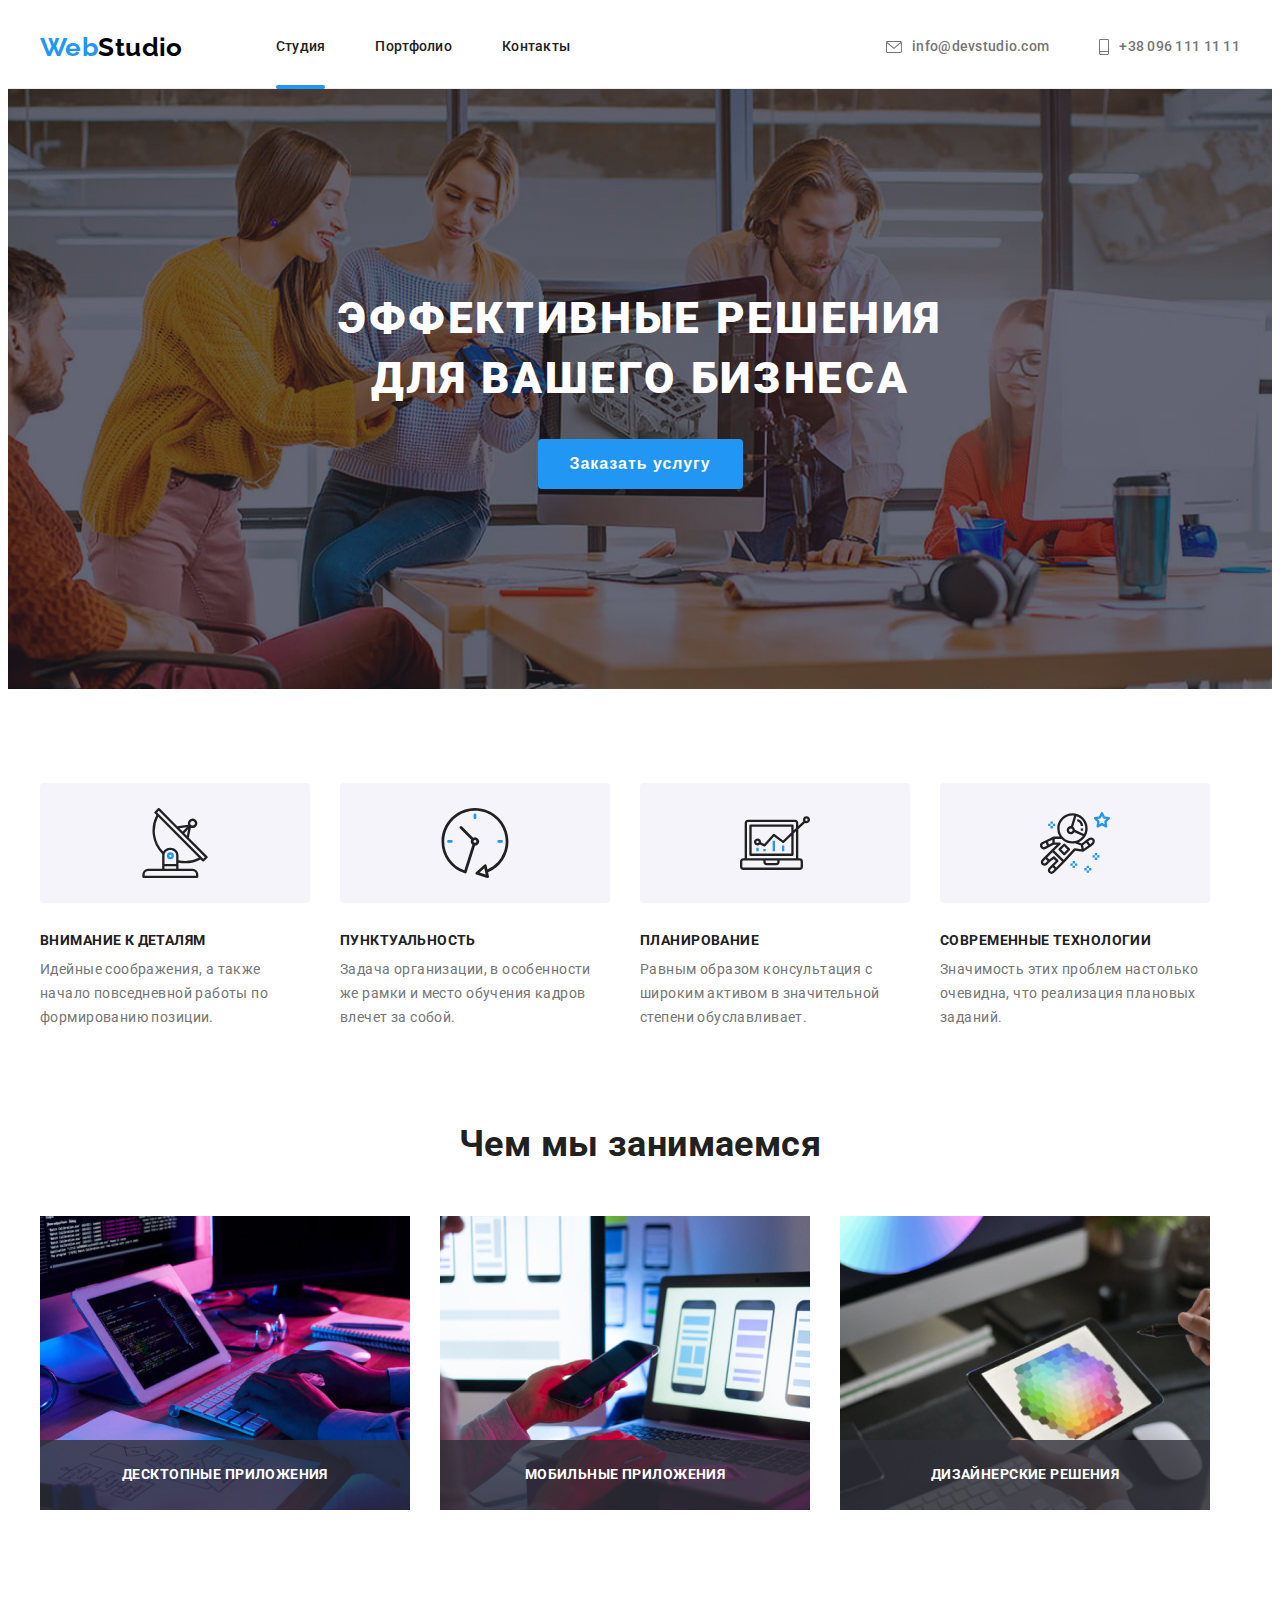
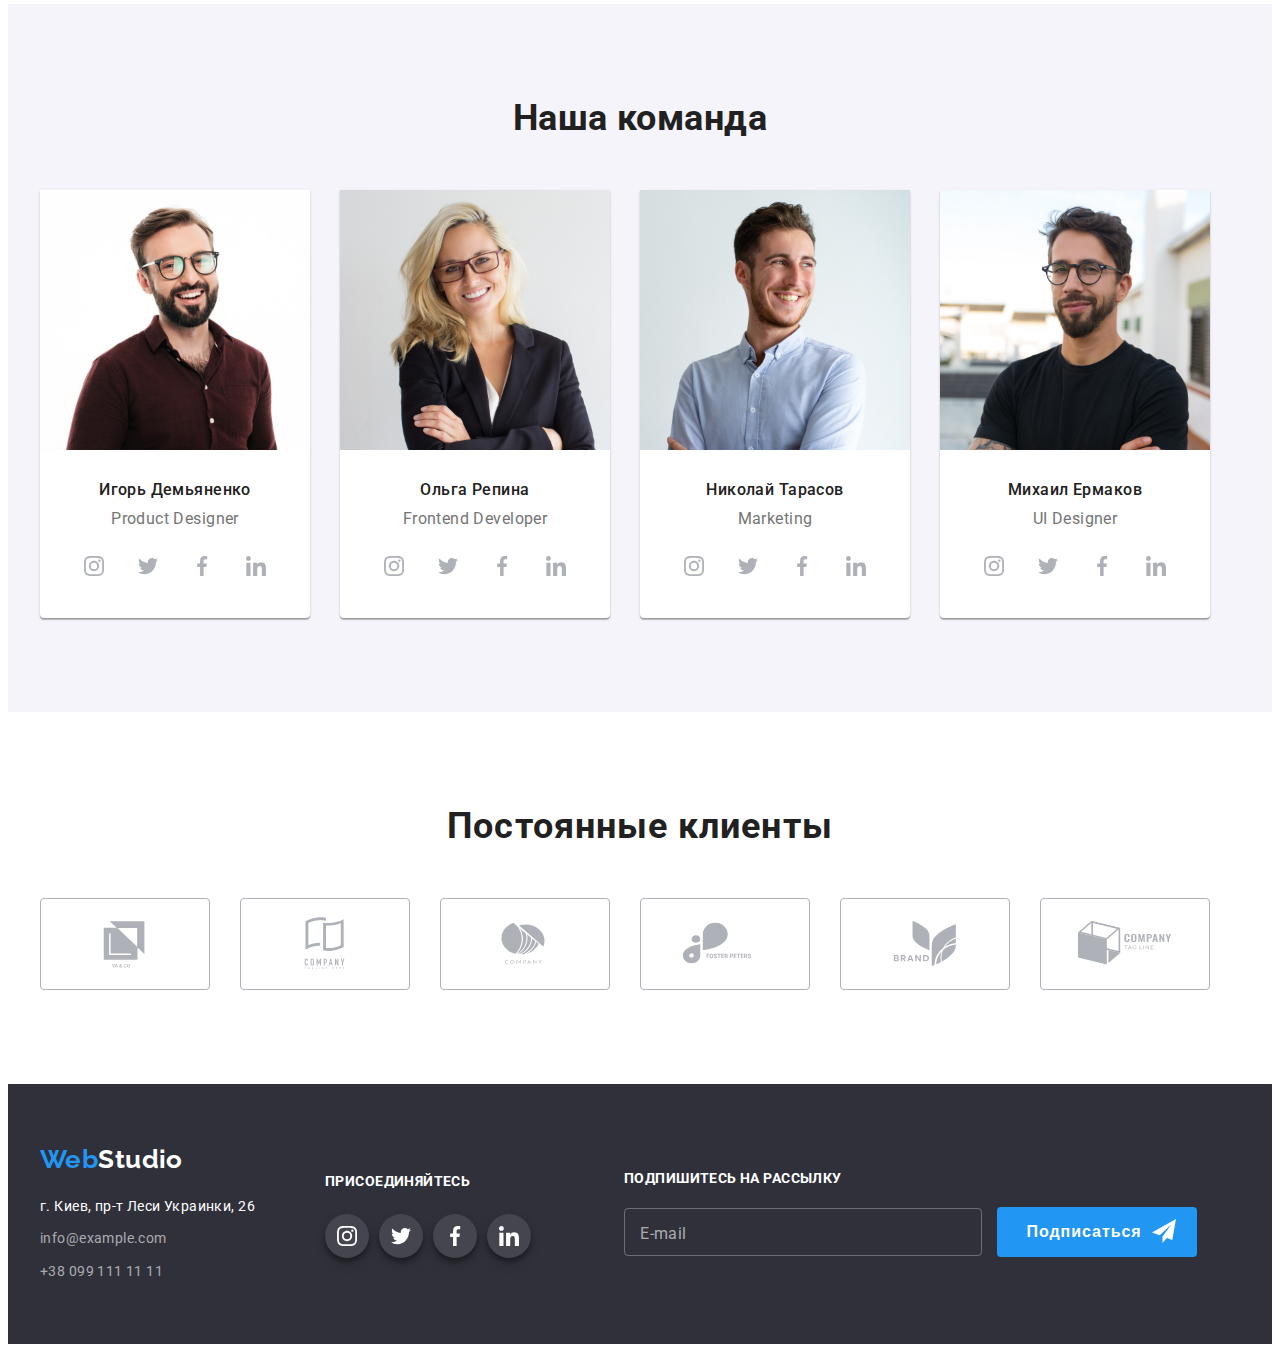
==== index.html @ 314406f5 "all done footer add" ====
<!DOCTYPE html>
<html lang="ru">
  <head>
    <meta charset="UTF-8" />
    <meta http-equiv="X-UA-Compatible" content="IE=edge" />
    <meta name="viewport" content="width=device-width, initial-scale=1.0" />
    <title>General</title>

    <link rel="preconnect" href="https://fonts.googleapis.com" />
    <link rel="preconnect" href="https://fonts.gstatic.com" crossorigin />
    <link
      href="https://fonts.googleapis.com/css2?family=Raleway:wght@700&family=Roboto:wght@400;500;700;900&display=swap"
      rel="stylesheet"
    />
    <link
      rel="stylesheet"
      href="https://cdnjs.cloudflare.com/ajax/libs/modern-normalize/1.1.0/modern-normalize.min.css"
      integrity="sha512-wpPYUAdjBVSE4KJnH1VR1HeZfpl1ub8YT/NKx4PuQ5NmX2tKuGu6U/JRp5y+Y8XG2tV+wKQpNHVUX03MfMFn9Q=="
      crossorigin="anonymous"
      referrerpolicy="no-referrer"
    />
    <link rel="stylesheet" href="css/styles.css" />
  </head>
  <body>
    <!--header -->
    <header class="header">
      <div class="container header-container">
        <a class="logo-top link" href="./index.html">Web<span class="logo-primary">Studio</span></a>
        <nav class="nav">
          <ul class="nav-list list">
            <li class="nav-list-item">
              <a class="nav-link link current" href="./index.html">Студия</a>
            </li>
            <li class="nav-list-item">
              <a class="nav-link link" href="./portfolio.html">Портфолио</a>
            </li>
            <li class="nav-list-item">
              <a class="nav-link link" href="./contact.html">Контакты</a>
            </li>
          </ul>
        </nav>
        <a class="header-mail link" href="mailto:info@devstudio.com">
          <svg class="icon-mail" width="16" height="12">
            <use href="./img/icon/icons.svg#envelope"></use>
          </svg>
          info@devstudio.com
        </a>
        <a class="header-contact link" href="tel:+380961111111">
          <svg class="icon-smartphone" width="10" height="16">
            <use href="./img/icon/icons.svg#smartphone"></use></svg
          >+38 096 111 11 11</a
        >
      </div>
    </header>
    <!-- Main Content -->
    <main class="main-content">
      <!-- Main Hero -->
      <section class="main-hero">
        <div class="container">
          <h1 class="hero-title">Эффективные решения<br />для вашего бизнеса</h1>
          <button class="hero-btn" type="button" data-modal-open>Заказать услугу</button>
        </div>
      </section>
      <!-- Main Quality -->
      <section class="main-quality">
        <div class="container">
          <ul class="main-quality-list list">
            <li class="main-quality-item">
              <div class="main-quality-card">
                <svg class="main-quality-card-item" width="70px" height="70px">
                  <use href="./img/icon/icons.svg#antenna"></use>
                </svg>
              </div>
              <h3 class="main-quality-title">Внимание к деталям</h3>
              <p class="main-quality-descr">
                Идейные соображения, а также начало повседневной работы по формированию позиции.
              </p>
            </li>
            <li class="main-quality-item">
              <div class="main-quality-card">
                <svg class="main-quality-card-item" width="70px" height="70px">
                  <use href="./img/icon/icons.svg#clock"></use>
                </svg>
              </div>
              <h3 class="main-quality-title">Пунктуальность</h3>
              <p class="main-quality-descr">
                Задача организации, в особенности же рамки и место обучения кадров влечет за собой.
              </p>
            </li>
            <li class="main-quality-item">
              <div class="main-quality-card">
                <svg class="main-quality-card-item" width="70px" height="70px">
                  <use href="./img/icon/icons.svg#diagram"></use>
                </svg>
              </div>
              <h3 class="main-quality-title">Планирование</h3>
              <p class="main-quality-descr">
                Равным образом консультация с широким активом в значительной степени обуславливает.
              </p>
            </li>
            <li class="main-quality-item">
              <div class="main-quality-card">
                <svg class="main-quality-card-item" width="70px" height="70px">
                  <use href="./img/icon/icons.svg#astronaut"></use>
                </svg>
              </div>
              <h3 class="main-quality-title">Современные технологии</h3>
              <p class="main-quality-descr">
                Значимость этих проблем настолько очевидна, что реализация плановых заданий.
              </p>
            </li>
          </ul>
        </div>
      </section>
      <!-- Main Work -->
      <section class="main-work">
        <h3 class="main-work-title">Чем мы занимаемся</h3>
        <div class="container">
          <ul class="main-work-list list">
            <li class="main-work-item">
              <img
                class="main-work-img"
                src="./img/img1.jpg"
                alt="пишем код"
                height="294"
                width="370"
              />
              <div class="main-work-wrapper">
                <h3 class="main-work-wrapper-item">Десктопные приложения</h3>
              </div>
            </li>
            <li class="main-work-item">
              <img
                class="main-work-img"
                src="./img/img2.jpg"
                alt="оптимизируем под гаджеты"
                height="294"
                width="370"
              />
              <div class="main-work-wrapper">
                <h3 class="main-work-wrapper-item">Мобильные приложения</h3>
              </div>
            </li>
            <li class="main-work-item">
              <img
                class="main-work-img"
                src="./img/img3.jpg"
                alt="тестируем на гаджетах"
                height="294"
                width="370"
              />
              <div class="main-work-wrapper">
                <h3 class="main-work-wrapper-item">Дизайнерские решения</h3>
              </div>
            </li>
          </ul>
        </div>
      </section>
      <!-- Main Team -->
      <section class="main-team">
        <h3 class="main-team-title">Наша команда</h3>
        <div class="container">
          <ul class="main-team-list list">
            <li class="main-team-item">
              <img
                class="main-team-img"
                src="./img/igor.jpg"
                alt="фото игоря демьяненко"
                height="260"
                width="270"
              />
              <div class="main-team-card">
                <h3 class="main-team-names">Игорь Демьяненко</h3>
                <p class="main-team-descr" lang="en">Product Designer</p>
              </div>
              <div class="social-container">
                <ul class="social-link list">
                  <li class="social-link-list">
                    <a class="social-link-item" href="http://instagram.com">
                      <svg class="social-link-photo" width="20" height="20">
                        <use href="./img/icon/icons.svg#instagram"></use>
                      </svg>
                    </a>
                  </li>
                  <li class="social-link-list">
                    <a class="social-link-item" href="http://twitter.com">
                      <svg class="social-link-photo" width="20" height="20">
                        <use href="./img/icon/icons.svg#twitter"></use>
                      </svg>
                    </a>
                  </li>
                  <li class="social-link-list">
                    <a class="social-link-item" href="http://facebook.com">
                      <svg class="social-link-photo" width="20" height="20">
                        <use href="./img/icon/icons.svg#facebook"></use>
                      </svg>
                    </a>
                  </li>
                  <li class="social-link-list">
                    <a class="social-link-item" href="http://linkedin.com">
                      <svg class="social-link-photo" width="20" height="20">
                        <use href="./img/icon/icons.svg#linkedin"></use>
                      </svg>
                    </a>
                  </li>
                </ul>
              </div>
            </li>
            <li class="main-team-item">
              <img
                class="main-team-img"
                src="./img/olga.jpg"
                alt="фото ольги Репиной"
                height="260"
                width="270"
              />
              <div class="main-team-card">
                <h3 class="main-team-names">Ольга Репина</h3>
                <p class="main-team-descr" lang="en">Frontend Developer</p>
              </div>
              <div class="social-container">
                <ul class="social-link list">
                  <li class="social-link-list">
                    <a class="social-link-item" href="http://instagram.com">
                      <svg class="social-link-photo" width="20" height="20">
                        <use href="./img/icon/icons.svg#instagram"></use>
                      </svg>
                    </a>
                  </li>
                  <li class="social-link-list">
                    <a class="social-link-item" href="http://twitter.com">
                      <svg class="social-link-photo" width="20" height="20">
                        <use href="./img/icon/icons.svg#twitter"></use>
                      </svg>
                    </a>
                  </li>
                  <li class="social-link-list">
                    <a class="social-link-item" href="http://facebook.com">
                      <svg class="social-link-photo" width="20" height="20">
                        <use href="./img/icon/icons.svg#facebook"></use>
                      </svg>
                    </a>
                  </li>
                  <li class="social-link-list">
                    <a class="social-link-item" href="http://linkedin.com">
                      <svg class="social-link-photo" width="20" height="20">
                        <use href="./img/icon/icons.svg#linkedin"></use>
                      </svg>
                    </a>
                  </li>
                </ul>
              </div>
            </li>
            <li class="main-team-item">
              <img
                class="main-team-img"
                src="./img/nick.jpg"
                alt="фото николая тарасов"
                height="260"
                width="270"
              />
              <div class="main-team-card">
                <h3 class="main-team-names">Николай Тарасов</h3>
                <p class="main-team-descr" lang="en">Marketing</p>
              </div>
              <div class="social-container">
                <ul class="social-link list">
                  <li class="social-link-list">
                    <a class="social-link-item" href="http://instagram.com">
                      <svg class="social-link-photo" width="20" height="20">
                        <use href="./img/icon/icons.svg#instagram"></use>
                      </svg>
                    </a>
                  </li>
                  <li class="social-link-list">
                    <a class="social-link-item" href="http://twitter.com">
                      <svg class="social-link-photo" width="20" height="20">
                        <use href="./img/icon/icons.svg#twitter"></use>
                      </svg>
                    </a>
                  </li>
                  <li class="social-link-list">
                    <a class="social-link-item" href="http://facebook.com">
                      <svg class="social-link-photo" width="20" height="20">
                        <use href="./img/icon/icons.svg#facebook"></use>
                      </svg>
                    </a>
                  </li>
                  <li class="social-link-list">
                    <a class="social-link-item" href="http://linkedin.com">
                      <svg class="social-link-photo" width="20" height="20">
                        <use href="./img/icon/icons.svg#linkedin"></use>
                      </svg>
                    </a>
                  </li>
                </ul>
              </div>
            </li>
            <li class="main-team-item">
              <img
                class="main-team-img"
                src="./img/michael.jpg"
                alt="фото михаила ермакова"
                height="260"
                width="270"
              />
              <div class="main-team-card">
                <h3 class="main-team-names">Михаил Ермаков</h3>
                <p class="main-team-descr" lang="en">UI Designer</p>
              </div>
              <div class="social-container">
                <ul class="social-link list">
                  <li class="social-link-list">
                    <a class="social-link-item" href="http://instagram.com">
                      <svg class="social-link-photo" width="20" height="20">
                        <use href="./img/icon/icons.svg#instagram"></use>
                      </svg>
                    </a>
                  </li>
                  <li class="social-link-list">
                    <a class="social-link-item" href="http://twitter.com">
                      <svg class="social-link-photo" width="20" height="20">
                        <use href="./img/icon/icons.svg#twitter"></use>
                      </svg>
                    </a>
                  </li>
                  <li class="social-link-list">
                    <a class="social-link-item" href="http://facebook.com">
                      <svg class="social-link-photo" width="20" height="20">
                        <use href="./img/icon/icons.svg#facebook"></use>
                      </svg>
                    </a>
                  </li>
                  <li class="social-link-list">
                    <a class="social-link-item" href="http://linkedin.com">
                      <svg class="social-link-photo" width="20" height="20">
                        <use href="./img/icon/icons.svg#linkedin"></use>
                      </svg>
                    </a>
                  </li>
                </ul>
              </div>
            </li>
          </ul>
        </div>
      </section>
      <!-- Our Clients -->
      <section class="our-clients">
        <div class="container our-clients-container">
          <h3 class="our-clients-header">Постоянные клиенты</h3>
          <ul class="our-clients-group list">
            <li class="our-clients-logo">
              <a class="our-clients-item" href="http://">
                <svg class="our-clients-photo" width="106" height="60">
                  <use href="./img/icon/icons.svg#logo1"></use>
                </svg>
              </a>
            </li>
            <li class="our-clients-logo">
              <a class="our-clients-item" href="http://">
                <svg class="our-clients-photo" width="106" height="60">
                  <use href="./img/icon/icons.svg#logo2"></use>
                </svg>
              </a>
            </li>
            <li class="our-clients-logo">
              <a class="our-clients-item" href="http://">
                <svg class="our-clients-photo" width="106" height="60">
                  <use href="./img/icon/icons.svg#logo3"></use>
                </svg>
              </a>
            </li>
            <li class="our-clients-logo">
              <a class="our-clients-item" href="http://">
                <svg class="our-clients-photo" width="106" height="60">
                  <use href="./img/icon/icons.svg#logo4"></use>
                </svg>
              </a>
            </li>
            <li class="our-clients-logo">
              <a class="our-clients-item" href="http://">
                <svg class="our-clients-photo" width="106" height="60">
                  <use href="./img/icon/icons.svg#logo5"></use>
                </svg>
              </a>
            </li>
            <li class="our-clients-logo">
              <a class="our-clients-item" href="http://">
                <svg class="our-clients-photo" width="106" height="60">
                  <use href="./img/icon/icons.svg#logo6"></use>
                </svg>
              </a>
            </li>
          </ul>
        </div>
      </section>
    </main>
    <!-- footer -->
    <footer class="footer">
      <div class="container footer-container">
        <div class="footer-adress">
          <a class="logo-bottom link" href="./index.html"
            >Web<span class="logo-secondary">Studio</span></a
          >
          <address class="footer-address">
            г. Киев, пр-т Леси Украинки, 26
            <ul class="footer-list list">
              <li class="footer-item">
                <a class="footer-mail link" href="mailto:info@example.com">info@example.com</a>
              </li>
              <li class="footer-item">
                <a class="footer-contact link" href="tel:+380991111111">+38 099 111 11 11</a>
              </li>
            </ul>
          </address>
        </div>
        <div class="footer-social-container">
          <h3 class="footer-appeal">присоединяйтесь</h3>
          <ul class="footer-social-link list">
            <li class="footer-social-link-list">
              <a class="footer-social-link-item" href="http://instagram.com">
                <svg class="footer-social-link-photo" width="20" height="20">
                  <use href="./img/icon/icons.svg#instagram"></use>
                </svg>
              </a>
            </li>
            <li class="footer-social-link-list">
              <a class="footer-social-link-item" href="http://twitter.com">
                <svg class="footer-social-link-photo" width="20" height="20">
                  <use href="./img/icon/icons.svg#twitter"></use>
                </svg>
              </a>
            </li>
            <li class="footer-social-link-list">
              <a class="footer-social-link-item" href="http://facebook.com">
                <svg class="footer-social-link-photo" width="20" height="20">
                  <use href="./img/icon/icons.svg#facebook"></use>
                </svg>
              </a>
            </li>
            <li class="footer-social-link-list">
              <a class="footer-social-link-item" href="http://linkedin.com">
                <svg class="footer-social-link-photo" width="20" height="20">
                  <use href="./img/icon/icons.svg#linkedin"></use>
                </svg>
              </a>
            </li>
          </ul>
        </div>
        <!-- Sign UP! -->
        <div class="footer-signup">
          <h3 class="footer-label-header">Подпишитесь на рассылку</h3>
          <form class="footer-label-form" action="" autocomplete="off">
            <div class="footer-label-form-action">
              <label class="footer-signup-label" for="footeremail">
                <input
                  class="footer-signup-input"
                  type="email"
                  name="email"
                  placeholder=" "
                  id="footeremail"
                />
                <span class="footer-signup-email">E-mail</span>
                <button class="footer-signup-btn" type="submit">
                  Подписаться
                  <span class="footer-btn-send">
                    <svg class="footer-btn-item" width="24" height="24">
                      <use href="/img/icon/icons.svg#send"></use>
                    </svg>
                  </span>
                </button>
              </label>
            </div>
          </form>
        </div>
      </div>
    </footer>
    <!-- Modal Window -->
    <div class="backdrop is-hidden" data-modal>
      <div class="modal-wrapper">
        <button class="modal-button-closex" type="button" data-modal-close>
          <svg class="close-btn" width="18" height="18">
            <use href="/img/icon/icons.svg#close"></use>
          </svg>
        </button>
        <div class="modal-wrapper-form">
          <form action="" class="modal-form">
            <b class="modal-form-text">Оставьте свои данные, мы вам перезвоним</b>
            <ul class="modal-form-list list">
              <li class="modal-form-item">
                <label for="name" class="modal-form-label">
                  <span class="modal-form-caption">Имя</span></label
                >
                <input
                  class="modal-form-input"
                  type="text"
                  name="username"
                  minlenght="4"
                  autofocus
                  placeholder=" "
                  id="name"
                />
                <span class="modal-form-icon">
                  <svg class="modal-form-icon-type" width="18" height="18">
                    <use href="./img/icon/icons.svg#name"></use>
                  </svg>
                </span>
              </li>
              <li class="modal-form-item">
                <label for="phone" class="modal-form-label">
                  <span class="modal-form-caption">Телефон</span></label
                >
                <input
                  class="modal-form-input"
                  type="tel"
                  name="phonenumber"
                  placeholder=" "
                  id="phone"
                />
                <span class="modal-form-icon">
                  <svg class="modal-form-icon-type" width="18" height="18">
                    <use href="./img/icon/icons.svg#phone"></use>
                  </svg>
                </span>
              </li>
              <li class="modal-form-item">
                <label for="email" class="modal-form-label">
                  <span class="modal-form-caption">Почта</span></label
                >
                <input
                  class="modal-form-input"
                  type="email"
                  name="email"
                  placeholder=" "
                  id="email"
                />
                <span class="modal-form-icon">
                  <svg class="modal-form-icon-type" width="18" height="18">
                    <use href="./img/icon/icons.svg#email"></use>
                  </svg>
                </span>
              </li>
              <li class="modal-form-item">
                <label for="comment" class="modal-form-label">
                  <span class="modal-form-caption">Комментарий</span>
                  <textarea
                    class="modal-form-message"
                    name="message"
                    rows="5"
                    placeholder="Введите текст..."
                    id="comment"
                  ></textarea>
                </label>
              </li>
              <label class="modal-form-agreement" for="checkbox">
                <input
                  class="modal-form-agreement-input visually-hidden"
                  type="checkbox"
                  name="agreement"
                  aria-hidden="true"
                  tabindex="-1"
                  id="checkbox"
                />
                <span class="modal-form-agreement-check">
                  <svg
                    class="modal-form-agreement-check-item"
                    tabindex="0"
                    role="checkbox"
                    width="16"
                    height="15"
                  >
                    <use
                      id="icon-checked"
                      tabindex="0"
                      role="checkbox"
                      href="./img/icon/icons.svg#icon-check"
                    ></use>
                  </svg>
                </span>
                <span
                  >Соглашаюсь с рассылкой и принимаю
                  <a href="http://">Условия договора</a>
                </span>
              </label>
            </ul>
            <button class="modal-form-btn modal-form-btn-on" type="submit">Отправить</button>
          </form>
        </div>
      </div>
    </div>
    <script src="./js/modal.js"></script>
  </body>
</html>
---- css/styles.css ----
:root {
  /* main font */
  --main-font: 'Roboto', sans-serif;
  --logo-font: 'Raleway', sans-serif;
  /* Text color */
  --primary-text-color: #757575;
  --secondary-text-color: #212121;
  /* Accent color */
  --accent-color: #2196f3;
  --secondary-accent-color: #188ce8;
  /* Animation */
  --anim: 250ms cubic-bezier(0.4, 0, 0.2, 1);
}

body {
  background-color: #ffffff;
  color: var(--primary-text-color);
  font-family: var(--main-font);
  font-size: 14px;
  line-height: 1.71;
  letter-spacing: 0.03em;
}
h1,
h2,
h3,
p {
  margin-top: 0;
  margin-bottom: 0;
}
h1:last-child,
h2:last-child,
h3:last-child,
p:last-child {
  margin-bottom: 0;
}
img {
  display: block;
  max-width: 100%;
  height: auto;
}
.header {
  padding-top: 24px;
  padding-bottom: 25px;
  border-bottom: 1px solid #ececec;
}
.container {
  width: 1200px;
  padding-left: 15px;
  padding-right: 15px;
  margin-left: auto;
  margin-right: auto;
}
/* Header */
.header-container {
  display: flex;
  align-items: center;
}
/* lOGO */
.logo-top {
  color: #2196f3;
  font-family: var(--logo-font);
  font-weight: 700;
  font-size: 26px;
  line-height: 1.19;
  margin: 0 93px 0 0;
}
.logo-primary {
  color: #000000;
}
/*Header Site navigation */
.list {
  padding-left: 0;
  margin-top: 0;
  margin-bottom: 0;
  list-style: none;
}
.nav-list {
  display: flex;
  align-items: center;
}
.nav-list-item {
  margin-right: 50px;
}
.nav-list-item:last-child {
  margin-right: 0px;
}
.link {
  display: flex;
  align-items: center;
  text-decoration: none;
}
.nav-link {
  position: relative;
  display: block;
  color: var(--secondary-text-color);
  font-weight: 500;
  font-size: 14px;
  line-height: 1.14;
  letter-spacing: 0.02em;

  transition: color 250ms cubic-bezier(0.4, 0, 0.2, 1);
}
.nav-link:hover,
.nav-link:focus {
  color: var(--accent-color);
  /* transform: scale(1); */
  /* opacity 1; Цвет ссылки при наведении на нее курсора мыши */
  /* text-decoration: underline; */ /* Добавляем подчеркивание */
}
.current::after {
  position: absolute;
  bottom: -34px;
  left: 0;
  content: '';
  display: block;
  width: 100%;
  height: 4px;
  background-color: var(--accent-color);
  border-radius: 2px;
}
/* Header connection */
.header-mail {
  margin-left: auto;
  margin-right: 50px;
}
.header-mail,
.header-contact {
  color: var(--primary-text-color);
  font-weight: 500;
  font-size: 14px;
  line-height: 1.14;
  letter-spacing: 0.02em;
  text-decoration: none;

    transition: color 250ms cubic-bezier(0.4, 0, 0.2, 1);
}
.header-mail:hover,
.header-mail:focus,
.header-contact:hover,
.header-contact:focus {
  color: var(--accent-color);
}
.icon-mail,
.icon-smartphone {
  margin-right: 10px;
  align-items: center;
  fill: currentColor;
}
/* Main Content */
/* Main Hero */
.main-hero {
  padding-top: 200px;
  padding-bottom: 200px;
  /* background-color: #2f303a; */
  align-items: center;
  text-align: center;
  /* filter: drop-shadow(0px 4px 4px rgba(0, 0, 0, 0.25) */
  /* background-color: rgba(47, 48, 58, 0.4); */
  background-image: linear-gradient(to bottom, rgba(47, 48, 58, 0.4), rgba(47, 48, 58, 0.4)),
    url(../img/icon/icons.svg#imgoverlay), url(../img/top-bg-img.jpg);
  background-position: center;
  background-size: cover;
  background-repeat: no-repeat;
}
.hero-title {
  margin-left: 0;
  margin-right: 0;
  margin-bottom: 30px;
  color: #ffffff;
  font-weight: 900;
  font-size: 44px;
  line-height: 1.36;
  text-align: center;
  letter-spacing: 0.06em;
  text-transform: uppercase;
}
.hero-btn {
  padding: 10px 32px 10px 32px;
  background-color: var(--accent-color);
  color: #ffffff;
  font-weight: 700;
  font-size: 16px;
  line-height: 1.87;
  letter-spacing: 0.06em;
  border: none;
  border-radius: 4px;
  cursor: pointer;
  transition: background-color 250ms cubic-bezier(0.4, 0, 0.2, 1);
}
.hero-btn:hover,
.hero-btn:focus {
  background-color: var(--secondary-accent-color);
}
/* Main Quality */
.main-quality-card {
  display: flex;
  justify-content: center;
  align-items: center;
  text-align: center;
  width: 270px;
  height: 120px;
  background: #f5f4fa;
  border-radius: 4px;
  margin-bottom: 30px;
}
.main-quality {
  padding-top: 94px;
  padding-bottom: 94px;
}
.main-quality-list {
  display: flex;
}
.main-quality-item {
  width: 270px;
  margin-right: 30px;
}
.main-quality-item:last-child {
  margin-right: 0;
}
.main-quality-title {
  margin-bottom: 10px;
  font-weight: 700;
  font-size: 14px;
  line-height: 1.14;
  letter-spacing: 0.03em;
  text-transform: uppercase;
  text-align: left;
  color: var(--secondary-text-color);
}
.main-quality-descr {
  text-align: left;
}
/* Main Work */
.main-work {
  padding-bottom: 94px;
}
.main-work-title {
  margin-bottom: 50px;
  font-weight: 700;
  font-size: 36px;
  line-height: 1.16;
  text-align: center;
  color: var(--secondary-text-color);
}
.main-work-list {
  display: flex;
}
.main-work-item {
  position: relative;
  margin-right: 30px;
}
.main-work-item:last-child {
  margin-right: 0;
}
.main-work-wrapper {
  position: absolute;
  bottom: 0;
  left: 0;
  display: flex;
  justify-content: center;
  align-items: center;
  width: 100%;
  height: 70px;
  background-color: rgba(47, 48, 58, 0.8);
}
.main-work-wrapper-item {
  position: absolute;
  font-weight: 700;
  font-size: 14px;
  line-height: 1.14;
  text-align: center;
  letter-spacing: 0.03em;
  text-transform: uppercase;
  color: #ffffff;
}
/* Main Team */
.main-team {
  background-color: #f5f4fa;
  padding-top: 94px;
  padding-bottom: 94px;
}
.main-team-title {
  margin-bottom: 50px;
  font-weight: 700;
  font-size: 36px;
  line-height: 1.16;
  text-align: center;
  color: var(--secondary-text-color);
}
.main-team-list {
  display: flex;
  flex-wrap: wrap;
}
.main-team-item {
  width: 270px;
  background-color: #ffffff;
  box-shadow: 0px 1px 3px rgba(0, 0, 0, 0.12), 0px 1px 1px rgba(0, 0, 0, 0.14),
    0px 2px 1px rgba(0, 0, 0, 0.2);
  border-radius: 0px 0px 4px 4px;
  margin-right: 30px;
}
.main-team-item:last-child {
  margin-right: 0;
}
.main-team-card {
  padding-top: 30px;
  padding-bottom: 16px;
}
.main-team-names {
  margin-bottom: 10px;
  font-weight: 500;
  font-size: 16px;
  line-height: 1.19;
  text-align: center;
  color: var(--secondary-text-color);
}
.main-team-descr {
  font-size: 16px;
  line-height: 1.19;
  text-align: center;
}
.social-container {
  margin-top: 0px;
  margin-left: 32px;
  margin-bottom: 30px;
}
.social-link {
  display: flex;
  flex-wrap: wrap;
  align-items: center;
}
.social-link-list {
  margin-right: 10px;
}
.social-link-list:last-child {
  margin-right: 0;
}
.social-link-item {
  display: flex;
  flex-wrap: wrap;
  justify-content: center;
  align-items: center;
  width: 44px;
  height: 44px;
  background: #fff;

  border-radius: 50%;
  transition: background-color 250ms cubic-bezier(0.4, 0, 0.2, 1),
  fill 250ms cubic-bezier(0.4, 0, 0.2, 1);
}
.social-link-photo {
  fill: #afb1b8;
}
.social-link-item:hover,
.social-link-item:focus {
  background-color: var(--accent-color);
}
.social-link-item:hover .social-link-photo,
.social-link-item:focus .social-link-photo {
  fill: #ffffff;
}
/* Our Cients */
.our-clients-container {
  padding: 94px 0 94px 0;
}

.our-clients-header {
  margin-bottom: 50px;
  font-weight: 700;
  font-size: 36px;
  line-height: 1.16;
  text-align: center;
  letter-spacing: 0.03em;
  color: #212121;
}
.our-clients-group {
  display: flex;
  flex-wrap: wrap;
  box-sizing: border-box;
}
.our-clients-logo {
  width: 170px;
  height: 92px;
  margin-right: 30px;
  border: #afb1b8;
}
.our-clients-logo:last-child {
  margin-right: 0;
}
.our-clients-item {
  display: flex;
  flex-wrap: wrap;
  justify-content: center;
  align-items: center;
  width: 170px;
  height: 92px;
  border: 1px solid #afb1b8;
  box-sizing: border-box;
  border-radius: 4px;
  transition: border-color 250ms cubic-bezier(0.4, 0, 0.2, 1),
  fill 250ms cubic-bezier(0.4, 0, 0.2, 1);
}
.our-clients-item:hover,
.our-clients-item:focus {
  border-color: var(--accent-color);
}
.our-clients-item:hover .our-clients-photo,
.our-clients-item:focus .our-clients-photo {
  fill: var(--accent-color);
}
.our-clients-photo {
  fill: #afb1b8;
}
/* .our-clients-photo:hover,
.our-clients-photo:focus {
  fill: var(--accent-color);
} */

/* .our-clients-logo:nth-child {
  margin-right: 0;
}
.our-clients-logo:nth-last-child {
  margin-right: 0;
} */
/* Footer */
.footer {
  background-color: #2f303a;
  padding-top: 60px;
  padding-bottom: 60px;
}
.footer-container {
  display: flex;
  flex-wrap: wrap;
  align-items: center;
}
.logo-bottom {
  color: #2196f3;
  font-family: var(--logo-font);
  font-weight: 700;
  font-size: 26px;
  line-height: 1.19;
}
.logo-secondary {
  color: #ffffff;
}
.footer-address {
  margin-top: 20px;
  font-style: normal;
  font-size: 14px;
  line-height: 1.71;
  color: #ffffff;
}
.footer-item {
  margin-top: 9px;
  margin-bottom: 9px;
}
.footer-item:last-child {
  margin-top: 0;
  margin-bottom: 0;
}
.footer-mail,
.footer-contact {
  color: rgba(255, 255, 255, 0.6);
  transition: color 250ms cubic-bezier(0.4, 0, 0.2, 1);
}
.footer-mail:hover,
.footer-mail:focus,
.footer-contact:hover,
.footer-contact:focus {
  color: var(--accent-color);
}
.footer-social-container {
  margin-left: 70px;
}
.footer-appeal {
  font-weight: 700;
  font-size: 14px;
  line-height: 1, 14;
  letter-spacing: 0.03em;
  text-transform: uppercase;
  color: #ffffff;
}
.footer-social-link {
  display: flex;
  flex-wrap: wrap;
  align-items: center;
}
.footer-social-link-list {
  margin-top: 20px;
  margin-right: 10px;
}
.footer-social-link-list:last-child {
  margin-right: 0;
}
.footer-social-link-item {
  display: flex;
  flex-wrap: wrap;
  justify-content: center;
  align-items: center;
  width: 44px;
  height: 44px;
  background-color: #44454e;
  box-shadow: 0px 4px 4px rgba(0, 0, 0, 0.25);
  border-radius: 50%;
  filter: drop-shadow(0px 4px 4px rgba(0, 0, 0, 0.25));

  transition: background-color 250ms cubic-bezier(0.4, 0, 0.2, 1);
}
.footer-social-link-photo {
  fill: #ffffff;
}
.footer-social-link-item:hover,
.footer-social-link-item:focus {
  background-color: var(--accent-color);
}
.footer-signup {
margin-left: 93px;
}
.footer-label-header {
  font-weight: 700;
  font-size: 14px;
  line-height: 1.14;
  letter-spacing: 0.03em;
  text-transform: uppercase;
    color: #FFFFFF;
margin-bottom: 20px;
  }
.footer-signup-label {
  position: relative;
}
.footer-signup-input {
  display: inline-block;
  border: 1px solid rgba(255, 255, 255, 0.3);
  box-sizing: border-box;
  border-radius: 4px;
  outline: transparent;
  background-color: transparent;
  width: 358px;
  padding: 16px 15px 15px 70px;
  margin-right: 12px;
}
.footer-signup-email {
  position: absolute;
  top: 0;
  left: 0;
  transform: translate(50% 50%);
  margin-left: 16px;
  font-weight: 400;
  font-size: 16px;
  line-height: 1.25;
  letter-spacing: 0.03em;
  color: rgba(255, 255, 255, 0.6);
}
.footer-signup-btn {
  position: relative;
  text-align: left;
  width: 200px;
  letter-spacing: 0.06em;
  padding: 10px 28px 10px 29px;
  font-weight: 700;
  font-size: 16px;
  line-height: 1.88;
  border: none;
  cursor: pointer;
  border-radius: 4px;
  background-color: var(--accent-color);
  color: #FFFFFF;
  transition: background-color var(--anim), box-shadow var(--anim);
}
.footer-btn-send {
  position: absolute;
  margin-left: 10px;
  margin-top: 2px;
}
.footer-signup-input:focus,
.footer-signup-input:not(:placeholder-shown) {
  background-color: var(--accent-color);
  color: #fff;
}
  .footer-signup-input:focus + .footer-signup-email,
  .footer-signup-input:not(:placeholder-shown)+.footer-signup-email {
    color: #fff;
  }
  .footer-signup-btn:hover,
  .footer-signup-btn:focus {
    background-color: #188CE8;
  box-shadow: 0px 4px 4px rgba(0, 0, 0, 0.15);
  }
/* Modal Window */
.backdrop {
  position: fixed;
  width: 100vw;
  height: 100vh;
  top: 0;
  left: 50%;
  transform: translateX(-50%);

  background-color: rgba(0, 0, 0, 0.2);
  opacity: 1;
  visibility: visible;
  pointer-events: initial;

  transition: opacity 250ms ease-in, visibility 500ms ease-in-out;
}
.modal-wrapper {
  position: absolute;
  top: 50%;
  left: 50%;
  transform: translate(-50%, -50%);

  width: 528px;
  /* height: 581px; */
  background-color: #ffffff;
  box-shadow: 0px 1px 3px rgba(0, 0, 0, 0.12),
  0px 1px 1px rgba(0, 0, 0, 0.14),
  0px 2px 1px rgba(0, 0, 0, 0.2);
  border-radius: 4px;
}
.modal-button-closex {
  display: flex;
  align-items: center;
  justify-content: center;
    position: absolute;
  top: 8px;
  right: 8px;
  width: 30px;
  height: 30px;
  background: #ffffff;
  border: 1px solid rgba(0, 0, 0, 0.1);
  border-radius: 50%;
  cursor: pointer;
  transition: fill var(--anim);
}
.modal-button-closex:hover,
.modal-button-closex:focus {
fill: var(--accent-color);
}
.backdrop.is-hidden {
  opacity: 0;
  visibility: hidden;
  pointer-events: none;
  }
/* Modal FORM */
.modal-form {
  padding: 40px;
}
.modal-form-text {
  font-weight: 700;
  font-size: 20px;
  line-height: 1.15;
  text-align: center;
  letter-spacing: 0.03em;
  color: #212121;
  margin-bottom: 12px;
}
.modal-form-caption {
font-weight: 400;
font-size: 12px;
line-height: 14px;
letter-spacing: 1.16;

color: #757575;
}
.modal-form-item {
  position: relative;
}
.modal-form-label {
  display: flex;
  flex-direction: column;
  align-content: center;
  margin-bottom: 4px;
}
.modal-form-input {
  /* display: inline-block; */
  width: 100%;
  padding: 12px 42px;
  border: 1px solid rgba(33, 33, 33, 0.2);
  box-sizing: border-box;
  border-radius: 4px;
  margin-bottom: 10px;
  outline: none
  transition: border-color var(--anim), fill var(--anim);
}
.modal-form-input:focus,
.modal-form-input:not(:placeholder-shown) {
  border-color: var(--accent-color);
  fill: var(--accent-color);
}
.modal-form-input:focus + .modal-form-icon,
.modal-form-input:not(:placeholder-shown) + .modal-form-icon {
  border-color: var(--accent-color);
  fill: var(--accent-color);
}
.modal-form-icon {
  position: absolute;
  left: 0;
  margin-top: 11px;
  margin-left: 12px;
}
.modal-form-message {
  display: block;
  width: 100%;
  padding: 12px 16px 12px 16px;
  margin-bottom: 20px;
  resize: none;
  border: 1px solid rgba(33, 33, 33, 0.2);
  box-sizing: border-box;
  border-radius: 4px;
  outline: none
}
.modal-form-message::placeholder {
font-weight: 400;
font-size: 12px;
line-height: 1.16;
letter-spacing: 0.01em;
color: rgba(117, 117, 117, 0.5);
}
.modal-form-message:focus,
.modal-form-message:not(:placeholder-shown) {
  border-color: var(--accent-color);
  fill: var(--accent-color);
}
.modal-form-agreement {
  display: flex;
  align-items: center;
  justify-content: center;
  margin-bottom: 30px;
}
.modal-form-agreement-check {
  display: flex;
  align-items: center;
  justify-content: center;
  width: 16px;
  height: 15px;
  border-color: #2f303a;
    border: 1px solid #44454e;
    border-radius: 2px;
    background-size: contain;
    background-origin: border-box;
    text-align: center;
    margin-right: 7px;
    transition: border-color var(--anim), background-color var(--anim);
  }
.modal-form-agreement-input:checked + .modal-form-agreement-check {
  background-color: #188ce8;
  border-color: var(--accent-color);
}
.modal-form-btn {
  display: block;
  justify-content: center;
  align-items: center;
  margin-left: 124px;
  width: 200px;
  height: 50px;
  font-weight: 700;
  font-size: 16px;
  line-height: 1.88;
  align-items: center;
  text-align: center;
  letter-spacing: 0.06em;
  color: #FFFFFF;
  background-color: #2196F3;
  border: none;
  border-radius: 4px;
  cursor: pointer;
  transition: background-color var(--anim), box-shadow var(--anim);
}
.modal-form-btn:hover,
.modal-form-btn:focus {
  background-color: #188CE8;
box-shadow: 0px 4px 4px rgba(0, 0, 0, 0.15);
}
/* .modal-form-agreement-check>#icon-checked {
  opacity: 0;
}
.modal-form-agreement-check>#icon-outline {
  opacity: 1;
}
.modal-form-agreement-input:checked+.modal-form-agreement-check-item>#icon-checked {
  opacity: 1;
}

.modal-form-agreement-input:checked+.modal-form-agreement-check-item>#icon-outline {
  opacity: 0;
}
.modal-form-btn-on {
  opacity: 1;
}
.modal-form-btn-on:disabled {
  opacity: 0.5;
  pointer-events: none;
} */
/* Portfolio.html */
/* main portfolio */
.portfolio {
  padding-top: 94px;
  padding-bottom: 94px;
}
.portfolio-btn {
  padding: 6px 22px 6px 22px;
  font-weight: 500;
  font-size: 16px;
  line-height: 1.62;
  text-align: center;
  background-color: #f5f4fa;
  color: var(--secondary-text-color);
  cursor: pointer;
  border: none;
  border-radius: 4px;
  transition: background-color 250ms cubic-bezier(0.4, 0, 0.2, 1),
  color 250ms cubic-bezier(0.4, 0, 0.2, 1),
  box-shadow 250ms cubic-bezier(0.4, 0, 0.2, 1);
}
.portfolio-btn:hover,
.portfolio-btn:focus {
  background-color: var(--secondary-accent-color);
  color: #ffffff;
  box-shadow: 0px 3px 1px rgba(0, 0, 0, 0.1), 0px 1px 2px rgba(0, 0, 0, 0.08),
    0px 2px 2px rgba(0, 0, 0, 0.12);
}
/* main portfolio filter */
.visually-hidden {
  position: absolute;
  white-space: nowrap;
  width: 1px;
  height: 1px;
  overflow: hidden;
  border: 0;
  padding: 0;
  clip: rect(0 0 0 0);
  clip-path: inset(50%);
  margin: -1px;
}
.portfolio-list {
  display: flex;
  justify-content: center;
  margin-bottom: 50px;
}
.portfolio-item {
  margin-right: 8px;
}
.portfolio-item:last-child {
  margin-right: 0;
}
/* main portfolio projects */
.portfolio-projects-list {
  display: flex;
  flex-wrap: wrap;
  /* justify-content: space-between; */
}
.portfolio-projects-item {
  width: 370px;
  border: 1px solid #eeeeee;
  box-sizing: border-box;
  margin-right: 30px;
  margin-bottom: 30px;
  cursor: pointer;
  transition: box-shadow 250ms cubic-bezier(0.4, 0, 0.2, 1);
}
.portfolio-projects-item:nth-child(3n + 3) {
  margin-right: 0;
}
.portfolio-projects-item:nth-last-child(-n + 3) {
  margin-bottom: 0;
}
.portfolio-projects-item:hover,
.portfolio-projects-item:focus {
  box-shadow: 0px 4px 4px rgba(0, 0, 0, 0.25);
  
}
.portfolio-projects-img {
  display: block;
}
.portfolio-cards {
  padding: 20px 24px 20px 24px;
}
.portfolio-projects-title {
  margin-bottom: 4px;
  font-weight: 700;
  font-size: 18px;
  line-height: 2;
  letter-spacing: 0.06em;
  color: var(--secondary-text-color);
}
.portfolio-projects-descr {
  font-size: 16px;
  line-height: 1.87;
}
.portfolio-wrapper {
  position: relative;
  cursor: pointer;
  overflow: hidden;
}
.portfolio-wrapper-item {
  position: absolute;
  bottom: 0;
  left: 0;
  display: flex;
  justify-content: center;
  align-items: center;
  width: 100%;
  height: 100%;
  padding: 24px;
  font-style: normal;
  font-weight: 400;
  font-size: 18px;
  line-height: 1.56;
  letter-spacing: 0.03em;
  color: #FFFFFF;
  text-align: left;
  background-color: rgba(33, 150, 243, 0.9);

  transform: translateY(100%);
  transition: transform 250ms cubic-bezier(0.4, 0, 0.2, 1);
}
.portfolio-projects-item:hover .portfolio-wrapper-item {
  transform: translateY(0);
}
/* main portfolio projects */

/* 
a:hover {
  text-decoration: underline;
}  */

/* text-decoration: underline; Добавляем подчеркивание */
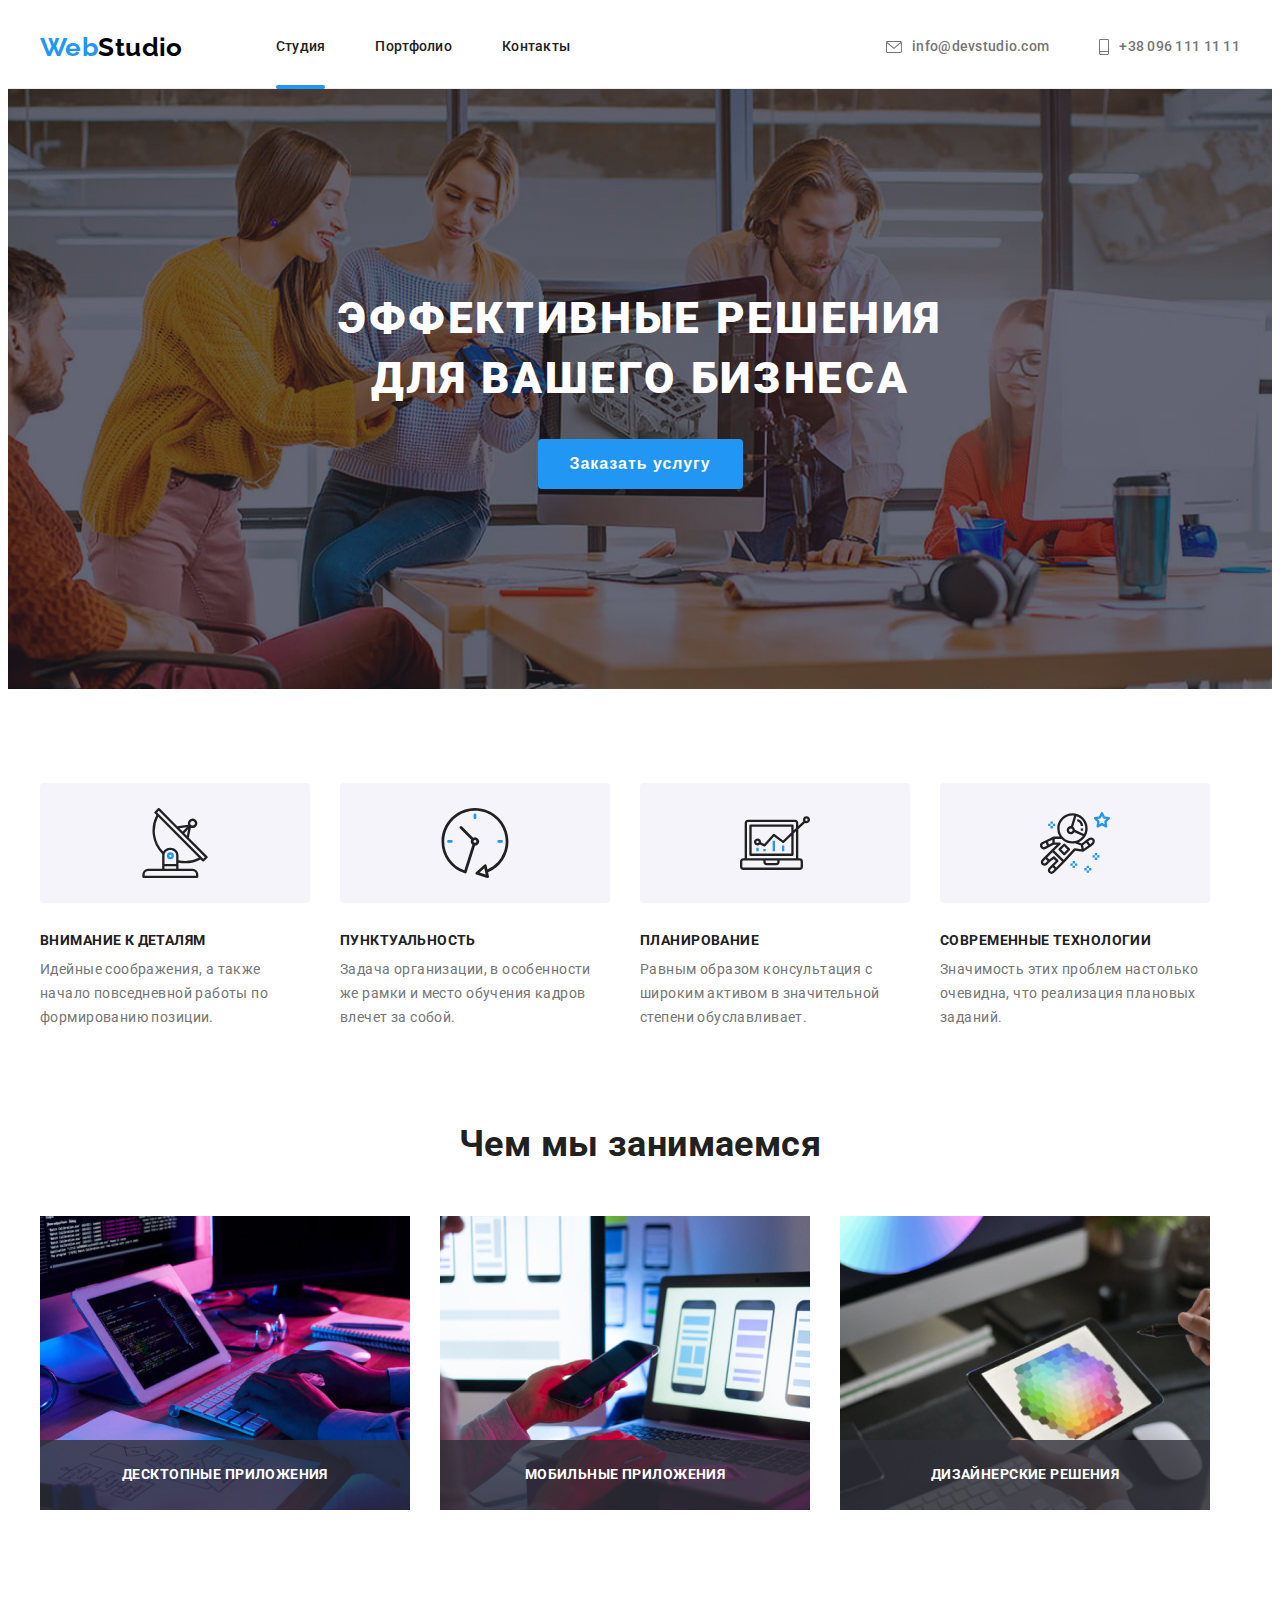
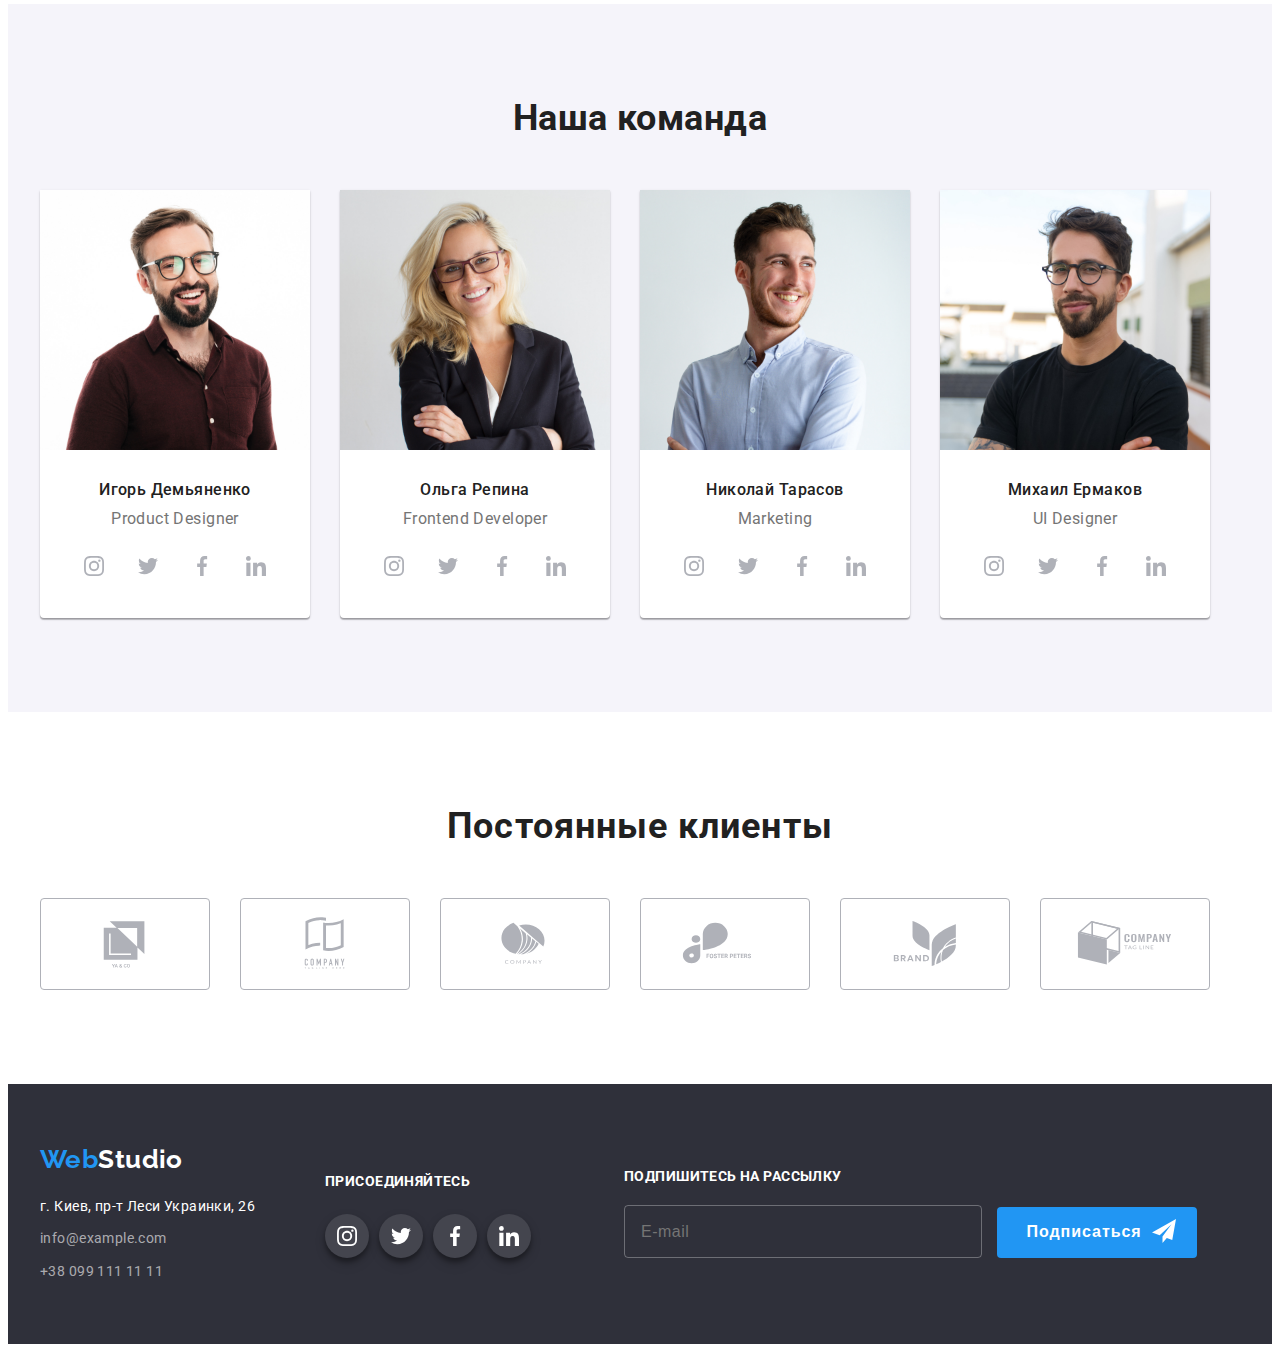
==== commit 1e1417c5: "change footer" ====
--- a/index.html
+++ b/index.html
@@ -457,15 +457,15 @@
                   class="footer-signup-input"
                   type="email"
                   name="email"
-                  placeholder=" "
+                  required
+                  placeholder="E-mail"
                   id="footeremail"
                 />
-                <span class="footer-signup-email">E-mail</span>
                 <button class="footer-signup-btn" type="submit">
                   Подписаться
                   <span class="footer-btn-send">
                     <svg class="footer-btn-item" width="24" height="24">
-                      <use href="/img/icon/icons.svg#send"></use>
+                      <use href="./img/icon/icons.svg#send"></use>
                     </svg>
                   </span>
                 </button>
@@ -480,7 +480,7 @@
       <div class="modal-wrapper">
         <button class="modal-button-closex" type="button" data-modal-close>
           <svg class="close-btn" width="18" height="18">
-            <use href="/img/icon/icons.svg#close"></use>
+            <use href="./img/icon/icons.svg#close"></use>
           </svg>
         </button>
         <div class="modal-wrapper-form">
@@ -495,9 +495,11 @@
                   class="modal-form-input"
                   type="text"
                   name="username"
-                  minlenght="4"
+                  minlength="4"
+                  maxlength="20"
                   autofocus
-                  placeholder=" "
+                  required
+                  placeholder="Обязательно для заполнения"
                   id="name"
                 />
                 <span class="modal-form-icon">
@@ -514,7 +516,10 @@
                   class="modal-form-input"
                   type="tel"
                   name="phonenumber"
-                  placeholder=" "
+                  required
+                  minlength="6"
+                  maxlength="20"
+                  placeholder="Обязательно для заполнения"
                   id="phone"
                 />
                 <span class="modal-form-icon">
@@ -531,7 +536,8 @@
                   class="modal-form-input"
                   type="email"
                   name="email"
-                  placeholder=" "
+                  required
+                  placeholder="Обязательно для заполнения"
                   id="email"
                 />
                 <span class="modal-form-icon">
@@ -557,6 +563,7 @@
                   class="modal-form-agreement-input visually-hidden"
                   type="checkbox"
                   name="agreement"
+                  required
                   aria-hidden="true"
                   tabindex="-1"
                   id="checkbox"
@@ -583,7 +590,7 @@
                 </span>
               </label>
             </ul>
-            <button class="modal-form-btn modal-form-btn-on" type="submit">Отправить</button>
+            <button class="modal-form-btn" type="submit">Отправить</button>
           </form>
         </div>
       </div>
--- a/css/styles.css
+++ b/css/styles.css
@@ -536,15 +536,8 @@
   outline: transparent;
   background-color: transparent;
   width: 358px;
-  padding: 16px 15px 15px 70px;
+  padding: 16px 15px 15px 16px;
   margin-right: 12px;
-}
-.footer-signup-email {
-  position: absolute;
-  top: 0;
-  left: 0;
-  transform: translate(50% 50%);
-  margin-left: 16px;
   font-weight: 400;
   font-size: 16px;
   line-height: 1.25;
@@ -574,7 +567,7 @@
 }
 .footer-signup-input:focus,
 .footer-signup-input:not(:placeholder-shown) {
-  background-color: var(--accent-color);
+  /* background-color: var(--accent-color); */
   color: #fff;
 }
   .footer-signup-input:focus + .footer-signup-email,
@@ -620,7 +613,7 @@
   display: flex;
   align-items: center;
   justify-content: center;
-    position: absolute;
+  position: absolute;
   top: 8px;
   right: 8px;
   width: 30px;
@@ -633,7 +626,7 @@
 }
 .modal-button-closex:hover,
 .modal-button-closex:focus {
-fill: var(--accent-color);
+  fill: var(--accent-color);
 }
 .backdrop.is-hidden {
   opacity: 0;
@@ -681,11 +674,13 @@
   outline: none
   transition: border-color var(--anim), fill var(--anim);
 }
+.modal-form-input:hover,
 .modal-form-input:focus,
 .modal-form-input:not(:placeholder-shown) {
   border-color: var(--accent-color);
   fill: var(--accent-color);
 }
+.modal-form-input:hover + .modal-form-icon,
 .modal-form-input:focus + .modal-form-icon,
 .modal-form-input:not(:placeholder-shown) + .modal-form-icon {
   border-color: var(--accent-color);
@@ -715,6 +710,7 @@
 letter-spacing: 0.01em;
 color: rgba(117, 117, 117, 0.5);
 }
+.modal-form-message:hover,
 .modal-form-message:focus,
 .modal-form-message:not(:placeholder-shown) {
   border-color: var(--accent-color);
@@ -733,13 +729,13 @@
   width: 16px;
   height: 15px;
   border-color: #2f303a;
-    border: 1px solid #44454e;
-    border-radius: 2px;
-    background-size: contain;
-    background-origin: border-box;
-    text-align: center;
-    margin-right: 7px;
-    transition: border-color var(--anim), background-color var(--anim);
+  border: 1px solid #44454e;
+  border-radius: 2px;
+  background-size: contain;
+  background-origin: border-box;
+  text-align: center;
+  margin-right: 7px;
+  transition: border-color var(--anim), background-color var(--anim);
   }
 .modal-form-agreement-input:checked + .modal-form-agreement-check {
   background-color: #188ce8;
@@ -768,28 +764,8 @@
 .modal-form-btn:hover,
 .modal-form-btn:focus {
   background-color: #188CE8;
-box-shadow: 0px 4px 4px rgba(0, 0, 0, 0.15);
-}
-/* .modal-form-agreement-check>#icon-checked {
-  opacity: 0;
-}
-.modal-form-agreement-check>#icon-outline {
-  opacity: 1;
-}
-.modal-form-agreement-input:checked+.modal-form-agreement-check-item>#icon-checked {
-  opacity: 1;
-}
-
-.modal-form-agreement-input:checked+.modal-form-agreement-check-item>#icon-outline {
-  opacity: 0;
-}
-.modal-form-btn-on {
-  opacity: 1;
-}
-.modal-form-btn-on:disabled {
-  opacity: 0.5;
-  pointer-events: none;
-} */
+  box-shadow: 0px 4px 4px rgba(0, 0, 0, 0.15);
+}
 /* Portfolio.html */
 /* main portfolio */
 .portfolio {
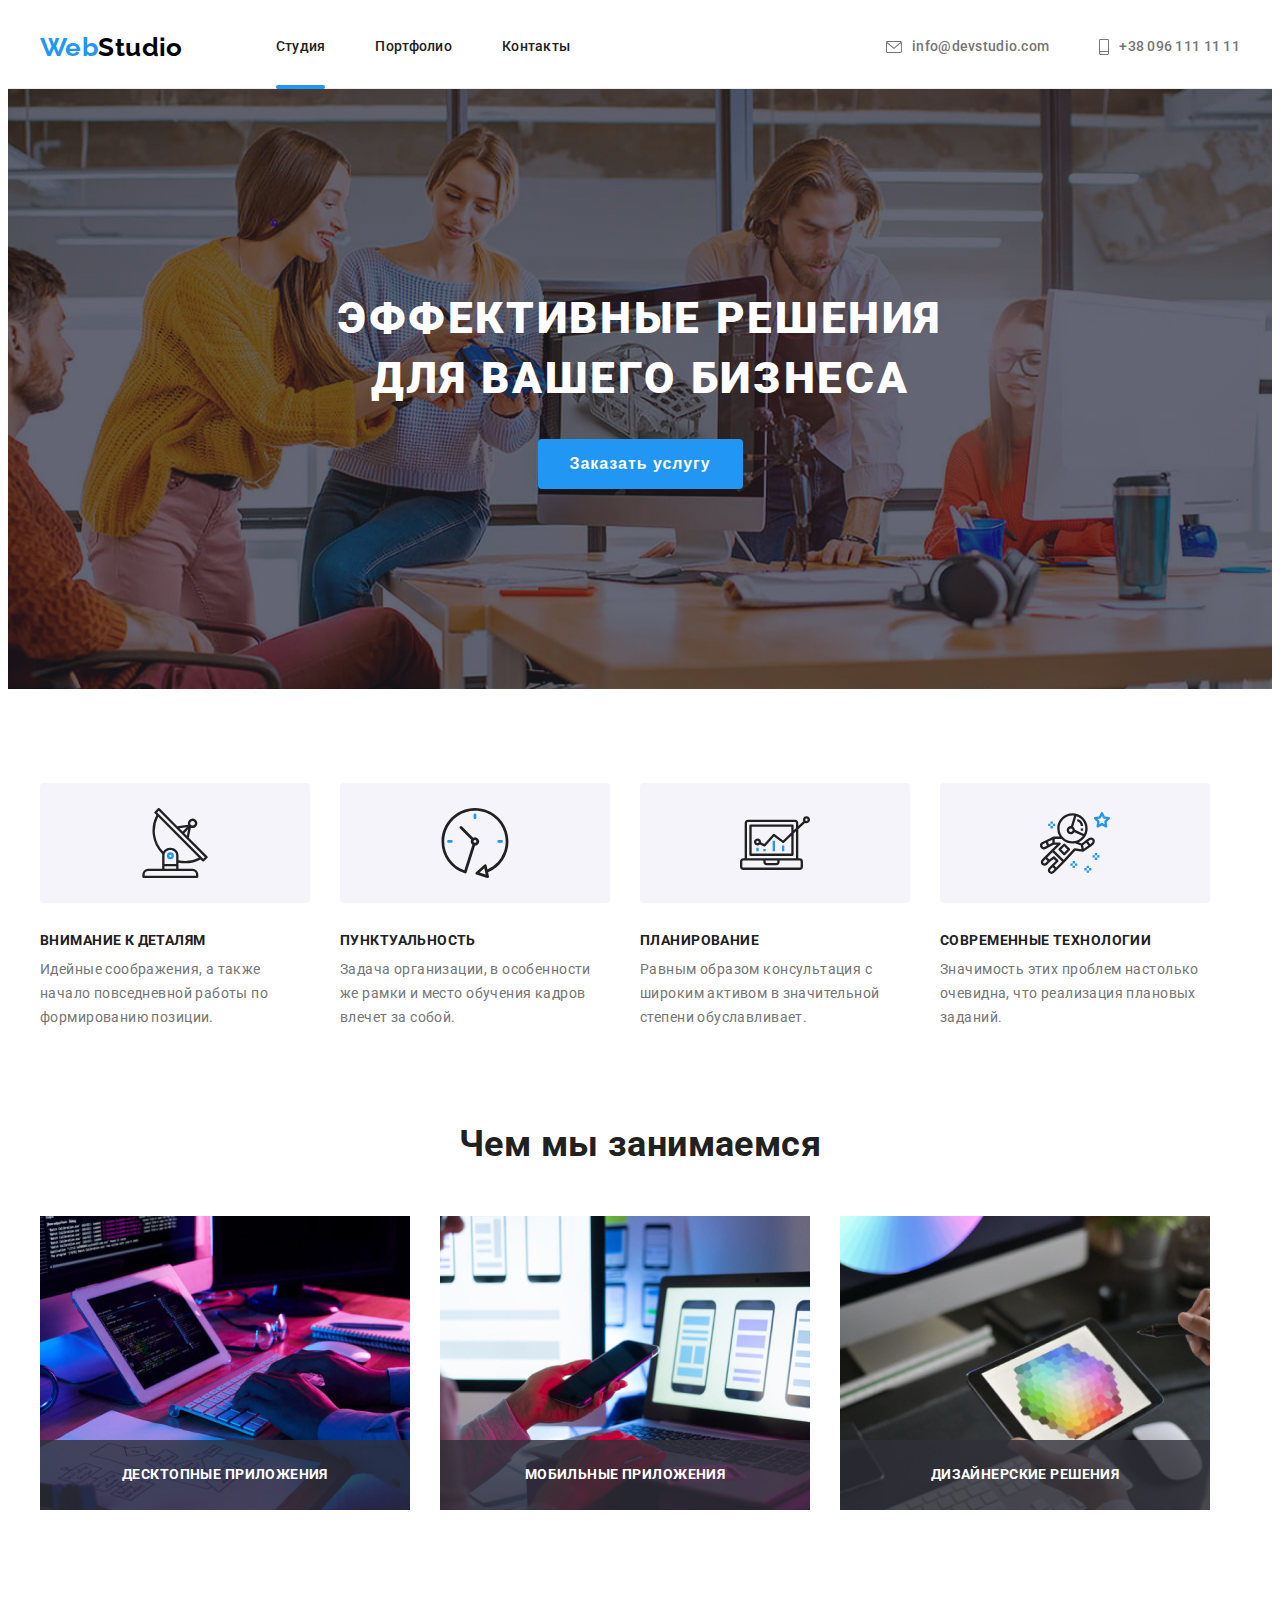
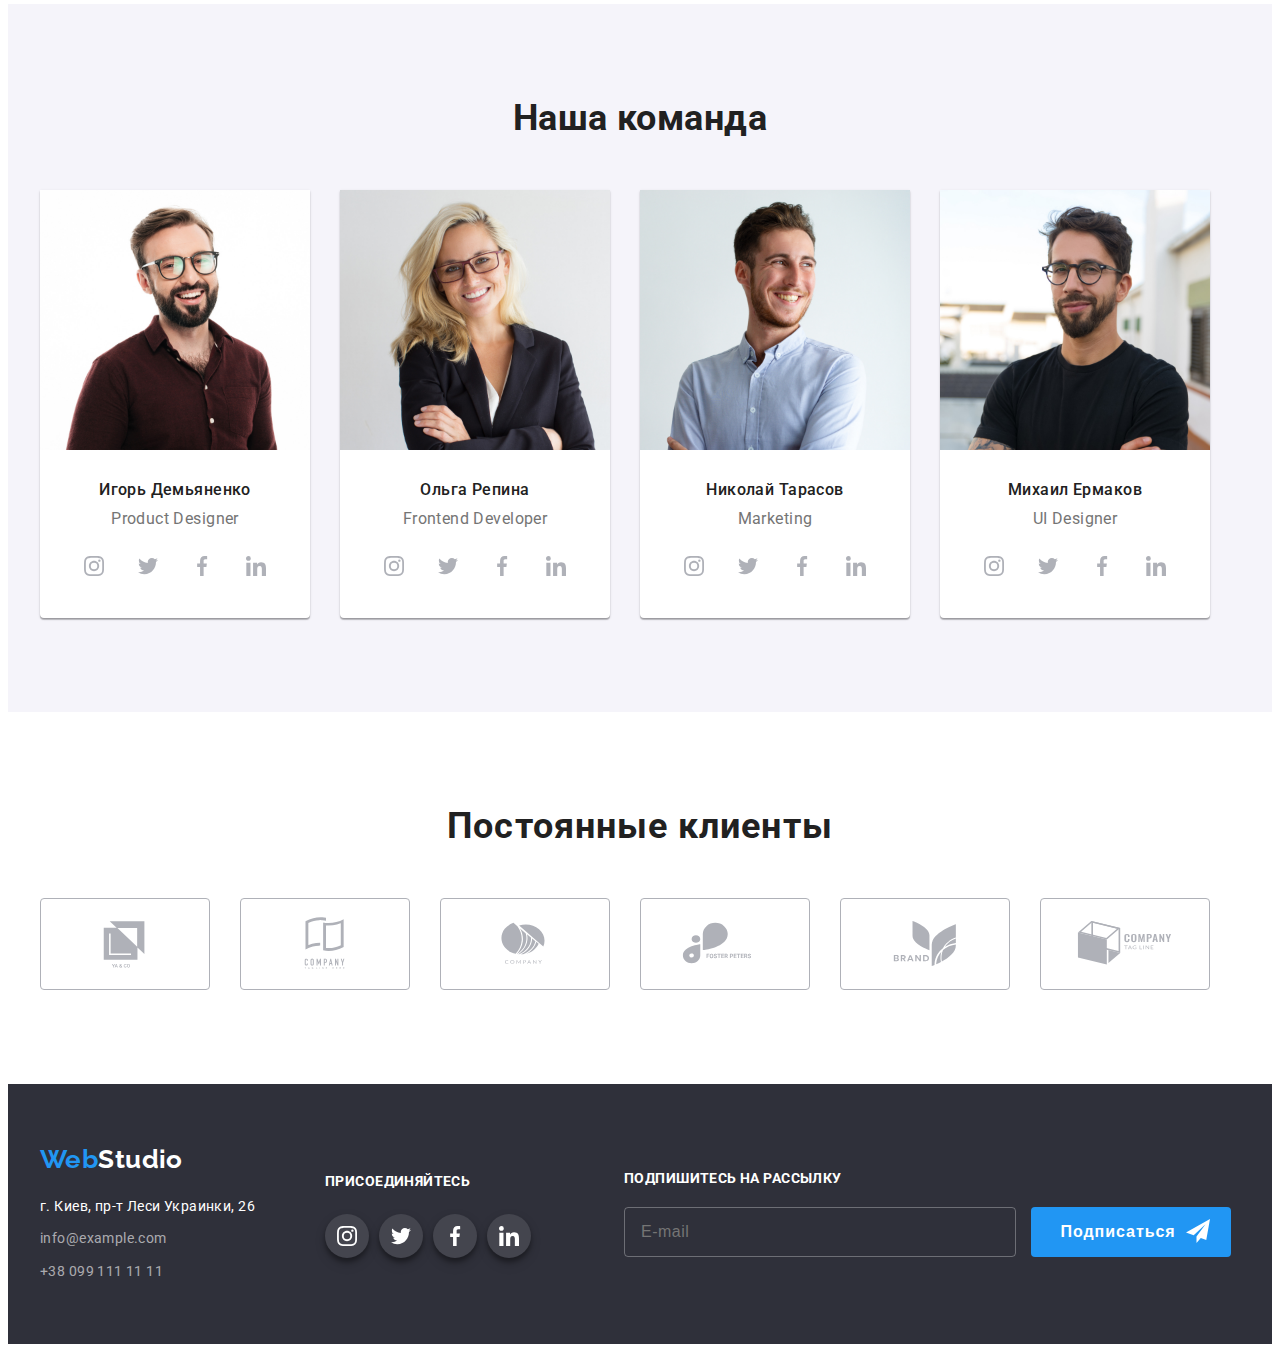
==== commit d79758e9: "del tabindex in modal checkbox" ====
--- a/index.html
+++ b/index.html
@@ -552,7 +552,7 @@
                   <textarea
                     class="modal-form-message"
                     name="message"
-                    rows="5"
+                    rows="6"
                     placeholder="Введите текст..."
                     id="comment"
                   ></textarea>
@@ -565,28 +565,24 @@
                   name="agreement"
                   required
                   aria-hidden="true"
-                  tabindex="-1"
                   id="checkbox"
                 />
                 <span class="modal-form-agreement-check">
                   <svg
                     class="modal-form-agreement-check-item"
-                    tabindex="0"
                     role="checkbox"
                     width="16"
                     height="15"
                   >
                     <use
                       id="icon-checked"
-                      tabindex="0"
                       role="checkbox"
                       href="./img/icon/icons.svg#icon-check"
                     ></use>
                   </svg>
                 </span>
-                <span
-                  >Соглашаюсь с рассылкой и принимаю
-                  <a href="http://">Условия договора</a>
+                <span class="modal-form-agreement-check-text">Соглашаюсь с рассылкой и принимаю
+                  <a class="modal-form-agreement-link" href="http://">Условия договора</a>
                 </span>
               </label>
             </ul>
--- a/css/styles.css
+++ b/css/styles.css
@@ -531,12 +531,11 @@
 .footer-signup-input {
   display: inline-block;
   border: 1px solid rgba(255, 255, 255, 0.3);
-  box-sizing: border-box;
   border-radius: 4px;
   outline: transparent;
   background-color: transparent;
   width: 358px;
-  padding: 16px 15px 15px 16px;
+  padding: 14px 16px 14px 16px;
   margin-right: 12px;
   font-weight: 400;
   font-size: 16px;
@@ -600,7 +599,6 @@
   top: 50%;
   left: 50%;
   transform: translate(-50%, -50%);
-
   width: 528px;
   /* height: 581px; */
   background-color: #ffffff;
@@ -622,6 +620,7 @@
   border: 1px solid rgba(0, 0, 0, 0.1);
   border-radius: 50%;
   cursor: pointer;
+  padding: 6px;
   transition: fill var(--anim);
 }
 .modal-button-closex:hover,
@@ -644,14 +643,16 @@
   text-align: center;
   letter-spacing: 0.03em;
   color: #212121;
-  margin-bottom: 12px;
+}
+.modal-form-list {
+  margin-top: 12px;
 }
 .modal-form-caption {
 font-weight: 400;
 font-size: 12px;
 line-height: 14px;
 letter-spacing: 1.16;
-
+margin-bottom: 4px;
 color: #757575;
 }
 .modal-form-item {
@@ -661,12 +662,11 @@
   display: flex;
   flex-direction: column;
   align-content: center;
-  margin-bottom: 4px;
 }
 .modal-form-input {
-  /* display: inline-block; */
+  display: inline-block;
   width: 100%;
-  padding: 12px 42px;
+  padding: 11px 42px;
   border: 1px solid rgba(33, 33, 33, 0.2);
   box-sizing: border-box;
   border-radius: 4px;
@@ -674,6 +674,9 @@
   outline: none
   transition: border-color var(--anim), fill var(--anim);
 }
+/* .modal-form-icon:hover {
+  fill: var(--accent-color);
+} */
 .modal-form-input:hover,
 .modal-form-input:focus,
 .modal-form-input:not(:placeholder-shown) {
@@ -701,7 +704,11 @@
   border: 1px solid rgba(33, 33, 33, 0.2);
   box-sizing: border-box;
   border-radius: 4px;
-  outline: none
+  outline: none;
+  font-weight: 400;
+  font-size: 14px;
+  line-height: 1.14;
+  letter-spacing: 0.01em;
 }
 .modal-form-message::placeholder {
 font-weight: 400;
@@ -728,18 +735,51 @@
   justify-content: center;
   width: 16px;
   height: 15px;
-  border-color: #2f303a;
   border: 1px solid #44454e;
   border-radius: 2px;
   background-size: contain;
   background-origin: border-box;
   text-align: center;
   margin-right: 7px;
-  transition: border-color var(--anim), background-color var(--anim);
+  transition: background-color var(--anim);
   }
+  /* .modal-form-agreement-input {
+    border-style: none;
+    border: none;
+    border-color: transparent;
+    outline: none;
+    background-origin: border-box;
+  } */
+/* .modal-form-agreement-input:active + .modal-form-agreement-check, */
+/* .modal-form-agreement-input:focus + .modal-form-agreement-check {
+  border-color: #188ce8;
+} */
+/* .modal-form-agreement-check:focus-visible {
+outline: none;
+} */
+/* .modal-form-agreement-check:focus-visible {
+  outline: none;
+  border: none;
+} */
 .modal-form-agreement-input:checked + .modal-form-agreement-check {
+  border-color: var(--accent-color);
   background-color: #188ce8;
-  border-color: var(--accent-color);
+  background-origin: border-box;
+}
+.modal-form-agreement-check-text {
+  font-weight: 400;
+  font-size: 14px;
+  line-height: 1.71;
+  letter-spacing: 0.03em;
+  color: #757575;
+}
+.modal-form-agreement-link {
+  font-weight: 400;
+  font-size: 14px;
+  line-height: 1.71;
+  letter-spacing: 0.03em;
+  color: var(--accent-color);
+  text-decoration: underline;
 }
 .modal-form-btn {
   display: block;
@@ -751,12 +791,12 @@
   font-weight: 700;
   font-size: 16px;
   line-height: 1.88;
+  background-color: #2196F3;
+  border: none;
   align-items: center;
   text-align: center;
   letter-spacing: 0.06em;
   color: #FFFFFF;
-  background-color: #2196F3;
-  border: none;
   border-radius: 4px;
   cursor: pointer;
   transition: background-color var(--anim), box-shadow var(--anim);
